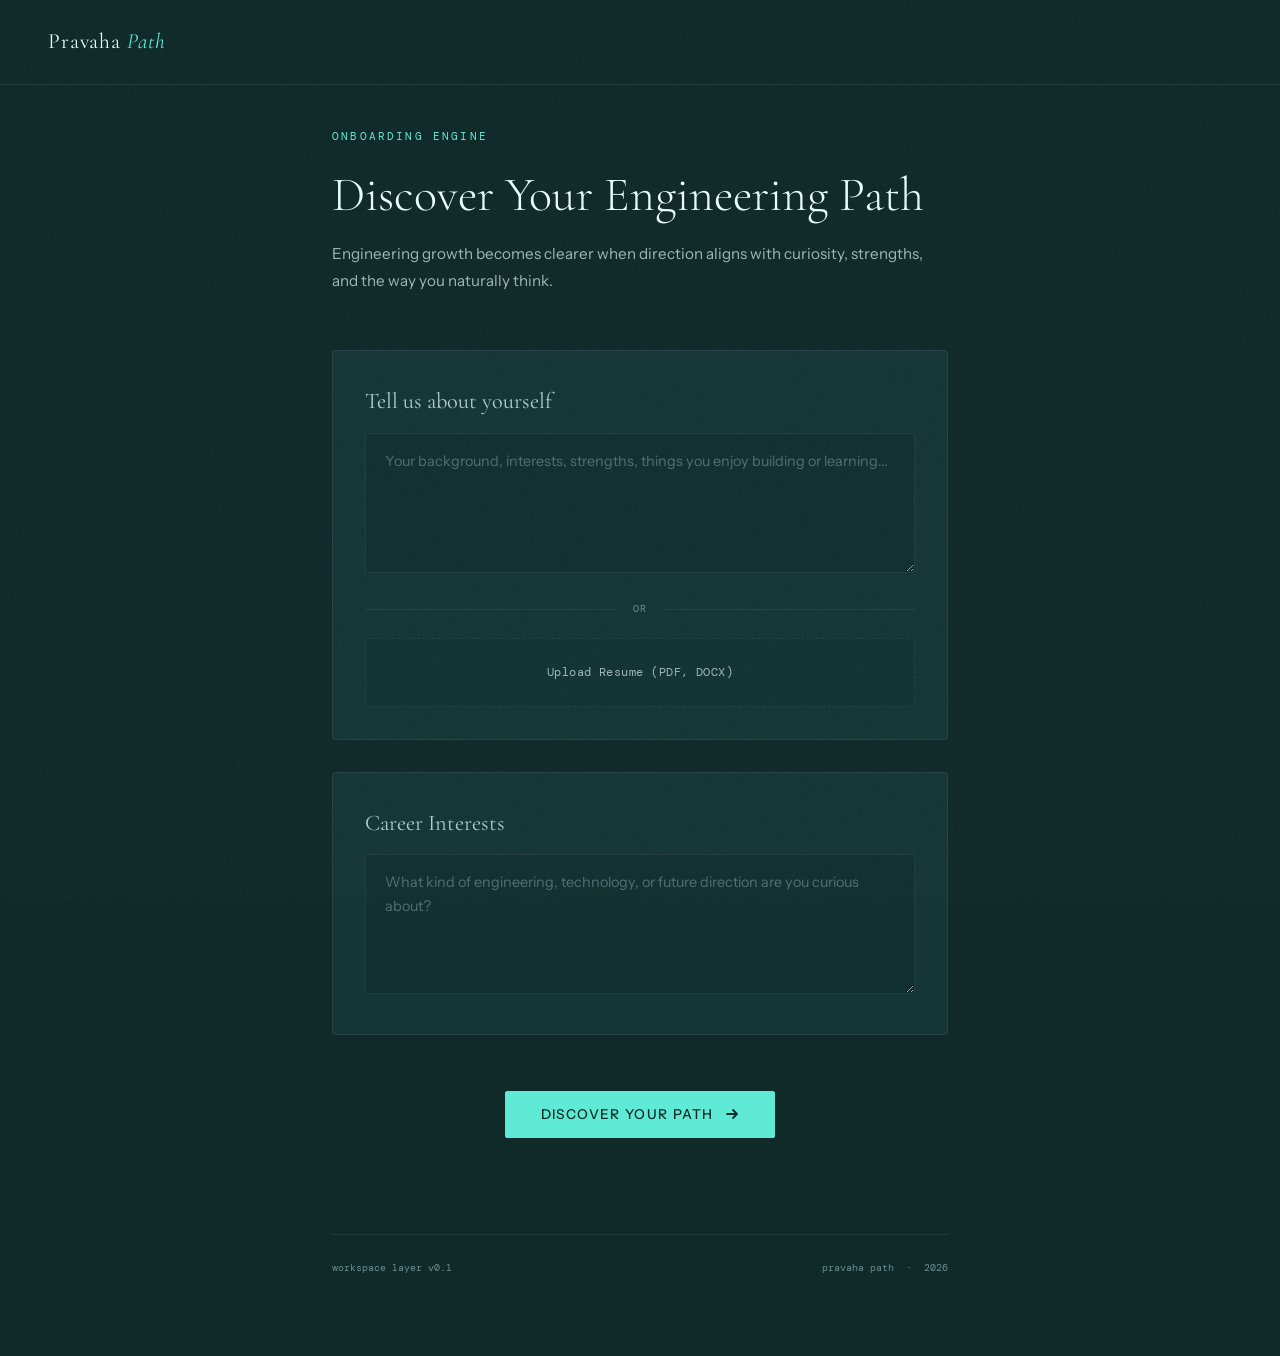
==== discover.html @ e664b571 "Added product" ====
<!DOCTYPE html>
<html lang="en">
<head>
  <meta charset="UTF-8" />
  <meta name="viewport" content="width=device-width, initial-scale=1.0" />
  <title>Discover Your Engineering Path — Pravaha Path</title>
  <link rel="preconnect" href="https://fonts.googleapis.com" />
  <link rel="preconnect" href="https://fonts.gstatic.com" crossorigin />
  <link href="https://fonts.googleapis.com/css2?family=Cormorant+Garamond:ital,wght@0,300;0,400;0,500;1,300;1,400&family=DM+Mono:ital,wght@0,300;0,400;1,300&family=Instrument+Sans:wght@300;400;500&display=swap" rel="stylesheet" />

  <style>
    *, *::before, *::after {
      box-sizing: border-box;
      margin: 0;
      padding: 0;
    }

    :root {
      --bg:        #102A2A;
      --surface:   #163636;
      --surface2:  #122f2f;
      --border:    rgba(148, 163, 184, 0.12);
      --accent:    #5EEAD4;
      --accent-dim:#3ecfb8;
      --muted:     #9FB7B9;
      --muted2:    #6B8C8E;
      --text:      #E6FFFA;
      --text-soft: #B2CECE;
      --glow:      rgba(94, 234, 212, 0.06);
    }

    body {
      font-family: 'Instrument Sans', sans-serif;
      background: var(--bg);
      color: var(--text);
      min-height: 100vh;
      overflow-x: hidden;
      line-height: 1.65;
    }

    /* ── Noise texture overlay ── */
    body::before {
      content: '';
      position: fixed;
      inset: 0;
      background-image: url("data:image/svg+xml,%3Csvg viewBox='0 0 256 256' xmlns='http://www.w3.org/2000/svg'%3E%3Cfilter id='n'%3E%3CfeTurbulence type='fractalNoise' baseFrequency='0.9' numOctaves='4' stitchTiles='stitch'/%3E%3C/filter%3E%3Crect width='100%25' height='100%25' filter='url(%23n)' opacity='0.035'/%3E%3C/svg%3E");
      pointer-events: none;
      z-index: 0;
      opacity: 0.6;
    }

    /* ── Navbar Profile Wrapper ── */
    nav {
      position: absolute;
      top: 0; left: 0; right: 0;
      display: flex;
      align-items: center;
      justify-content: space-between;
      padding: 1.5rem 3rem;
      border-bottom: 1px solid var(--border);
    }

    .nav-logo {
      font-family: 'Cormorant Garamond', serif;
      font-size: 1.35rem;
      font-weight: 400;
      letter-spacing: 0.04em;
      color: var(--text);
      text-decoration: none;
    }

    .nav-logo span {
      color: var(--accent);
      font-style: italic;
    }

    .workspace-container {
      max-width: 680px;
      margin: 0 auto;
      padding: 8rem 2rem 5rem;
    }

    .header-section {
      margin-bottom: 3.5rem;
    }

    .workspace-eyebrow {
      font-family: 'DM Mono', monospace;
      font-size: 0.68rem;
      letter-spacing: 0.2em;
      text-transform: uppercase;
      color: var(--accent);
      margin-bottom: 1.2rem;
    }

    .workspace-title {
      font-family: 'Cormorant Garamond', serif;
      font-size: clamp(2rem, 4.5vw, 3rem);
      font-weight: 300;
      line-height: 1.25;
      color: var(--text);
      margin-bottom: 1rem;
    }

    .workspace-desc {
      font-size: 0.95rem;
      color: var(--muted);
      font-weight: 300;
      line-height: 1.75;
    }

    /* ── Form Architecture ── */
    .form-group {
      background: var(--surface);
      border: 1px solid var(--border);
      border-radius: 4px;
      padding: 2rem;
      margin-bottom: 2rem;
      transition: border-color 0.3s ease, box-shadow 0.3s ease;
    }

    .form-group:focus-within {
      border-color: rgba(94, 234, 212, 0.25);
      box-shadow: 0 0 20px rgba(94, 234, 212, 0.02);
    }

    .form-label {
      font-family: 'Cormorant Garamond', serif;
      font-size: 1.4rem;
      font-weight: 400;
      color: var(--text-soft);
      margin-bottom: 0.8rem;
      display: block;
    }

    .form-textarea {
      width: 100%;
      min-height: 140px;
      background: rgba(16, 42, 42, 0.4);
      border: 1px solid var(--border);
      border-radius: 2px;
      color: var(--text);
      font-family: 'Instrument Sans', sans-serif;
      font-size: 0.9rem;
      font-weight: 300;
      padding: 1rem 1.2rem;
      resize: vertical;
      outline: none;
      line-height: 1.65;
      transition: border-color 0.2s ease;
    }

    .form-textarea:focus {
      border-color: rgba(94, 234, 212, 0.35);
    }

    .form-textarea::placeholder {
      color: var(--muted2);
      opacity: 0.7;
    }

    /* ── Modular Upload & Divider system ── */
    .divider-container {
      display: flex;
      align-items: center;
      justify-content: center;
      gap: 1rem;
      margin: 1.25rem 0;
    }

    .divider-line {
      flex: 1;
      height: 1px;
      background: var(--border);
    }

    .divider-text {
      font-family: 'DM Mono', monospace;
      font-size: 0.65rem;
      color: var(--muted2);
      text-transform: uppercase;
      letter-spacing: 0.1em;
    }

    .file-upload-zone {
      display: flex;
      flex-direction: column;
      align-items: center;
      justify-content: center;
      padding: 1.5rem;
      background: rgba(16, 42, 42, 0.2);
      border: 1px dashed var(--border);
      border-radius: 2px;
      cursor: pointer;
      transition: background 0.2s ease, border-color 0.2s ease;
    }

    .file-upload-zone:hover {
      background: rgba(94, 234, 212, 0.02);
      border-color: rgba(94, 234, 212, 0.25);
    }

    .upload-text {
      font-family: 'DM Mono', monospace;
      font-size: 0.72rem;
      color: var(--muted);
      letter-spacing: 0.04em;
    }

    .file-name-indicator {
      margin-top: 0.5rem;
      font-family: 'DM Mono', monospace;
      font-size: 0.68rem;
      color: var(--accent);
      display: none;
    }

    /* ── Action Buttons ── */
    .action-container {
      display: flex;
      justify-content: center;
      margin-top: 3.5rem;
    }

    .btn-submit {
      display: inline-flex;
      align-items: center;
      gap: 0.75rem;
      font-family: 'Instrument Sans', sans-serif;
      font-size: 0.85rem;
      font-weight: 500;
      letter-spacing: 0.1em;
      text-transform: uppercase;
      color: var(--bg);
      background: var(--accent);
      border: 1px solid var(--accent);
      padding: 0.9rem 2.2rem;
      border-radius: 2px;
      cursor: pointer;
      transition: all 0.25s ease;
    }

    .btn-submit:hover {
      background: transparent;
      color: var(--text);
      border-color: rgba(94, 234, 212, 0.5);
      box-shadow: 0 0 30px rgba(94, 234, 212, 0.1);
    }

    .btn-submit svg {
      transition: transform 0.25s ease;
    }

    .btn-submit:hover svg {
      transform: translateX(4px);
    }

    /* ── Footer ── */
    .footer-minimal {
      margin-top: 6rem;
      border-top: 1px solid var(--border);
      padding-top: 1.5rem;
      display: flex;
      justify-content: space-between;
      font-family: 'DM Mono', monospace;
      font-size: 0.65rem;
      color: var(--muted2);
    }

    @media(max-width: 700px) {
      nav { padding: 1.5rem; }
      .workspace-container { padding-top: 7rem; }
      .form-group { padding: 1.25rem; }
    }
  </style>
</head>
<body>

  <nav>
    <a class="nav-logo" href="index.html">
      Pravaha <span>Path</span>
    </a>
  </nav>

  <main class="workspace-container">
    
    <header class="header-section">
      <div class="workspace-eyebrow">Onboarding Engine</div>
      <h1 class="workspace-title">Discover Your Engineering Path</h1>
      <p class="workspace-desc">Engineering growth becomes clearer when direction aligns with curiosity, strengths, and the way you naturally think.</p>
    </header>

    <form id="onboardingForm" onsubmit="handleWorkflow(event)">
      
      <section class="form-group">
        <label class="form-label" for="aboutInput">Tell us about yourself</label>
        <textarea 
          id="aboutInput" 
          class="form-textarea" 
          placeholder="Your background, interests, strengths, things you enjoy building or learning..."
        ></textarea>
        
        <div class="divider-container">
          <div class="divider-line"></div>
          <span class="divider-text">or</span>
          <div class="divider-line"></div>
        </div>

        <label class="file-upload-zone" for="resumeUpload">
          <span class="upload-text">Upload Resume (PDF, DOCX)</span>
          <input type="file" id="resumeUpload" accept=".pdf,.docx" style="display: none;" onchange="updateFileName(this)" />
          <div id="fileName" class="file-name-indicator"></div>
        </label>
      </section>

      <section class="form-group">
        <label class="form-label" for="interestsInput">Career Interests</label>
        <textarea 
          id="interestsInput" 
          class="form-textarea" 
          placeholder="What kind of engineering, technology, or future direction are you curious about?"
        ></textarea>
      </section>

      <div class="action-container">
        <button type="submit" class="btn-submit">
          Discover Your Path
          <svg width="14" height="14" viewBox="0 0 14 14" fill="none">
            <path d="M2 7h10M8 3l4 4-4 4" stroke="currentColor" stroke-width="1.8" stroke-linecap="round" stroke-linejoin="round"/>
          </svg>
        </button>
      </div>

    </form>

    <footer class="footer-minimal">
      <span>workspace layer v0.1</span>
      <span>pravaha path &nbsp;·&nbsp; 2026</span>
    </footer>

  </main>

  <script>
    // Visual micro-feedback for chosen resume document file
    function updateFileName(input) {
      const display = document.getElementById('fileName');
      if (input.files && input.files.length > 0) {
        display.textContent = "Attached: " + input.files.name;
        display.style.display = "block";
      } else {
        display.style.display = "none";
      }
    }

    // Capture onboarding data before hitting API vectors later
    function handleWorkflow(e) {
      e.preventDefault();
      
      const about = document.getElementById('aboutInput').value.trim();
      const interests = document.getElementById('interestsInput').value.trim();
      const fileInput = document.getElementById('resumeUpload');

      if (!about && !interests && (!fileInput.files || fileInput.files.length === 0)) {
        alert("Please map out some initial background details or interests to generate a direction.");
        return;
      }

      // UX prompt indicating structural validity for future phase expansion
      alert("System initialized. The frontend profile layer is valid. Next phase will hook this up to the pathfinder core matrix.");
    }
  </script>

</body>
</html>
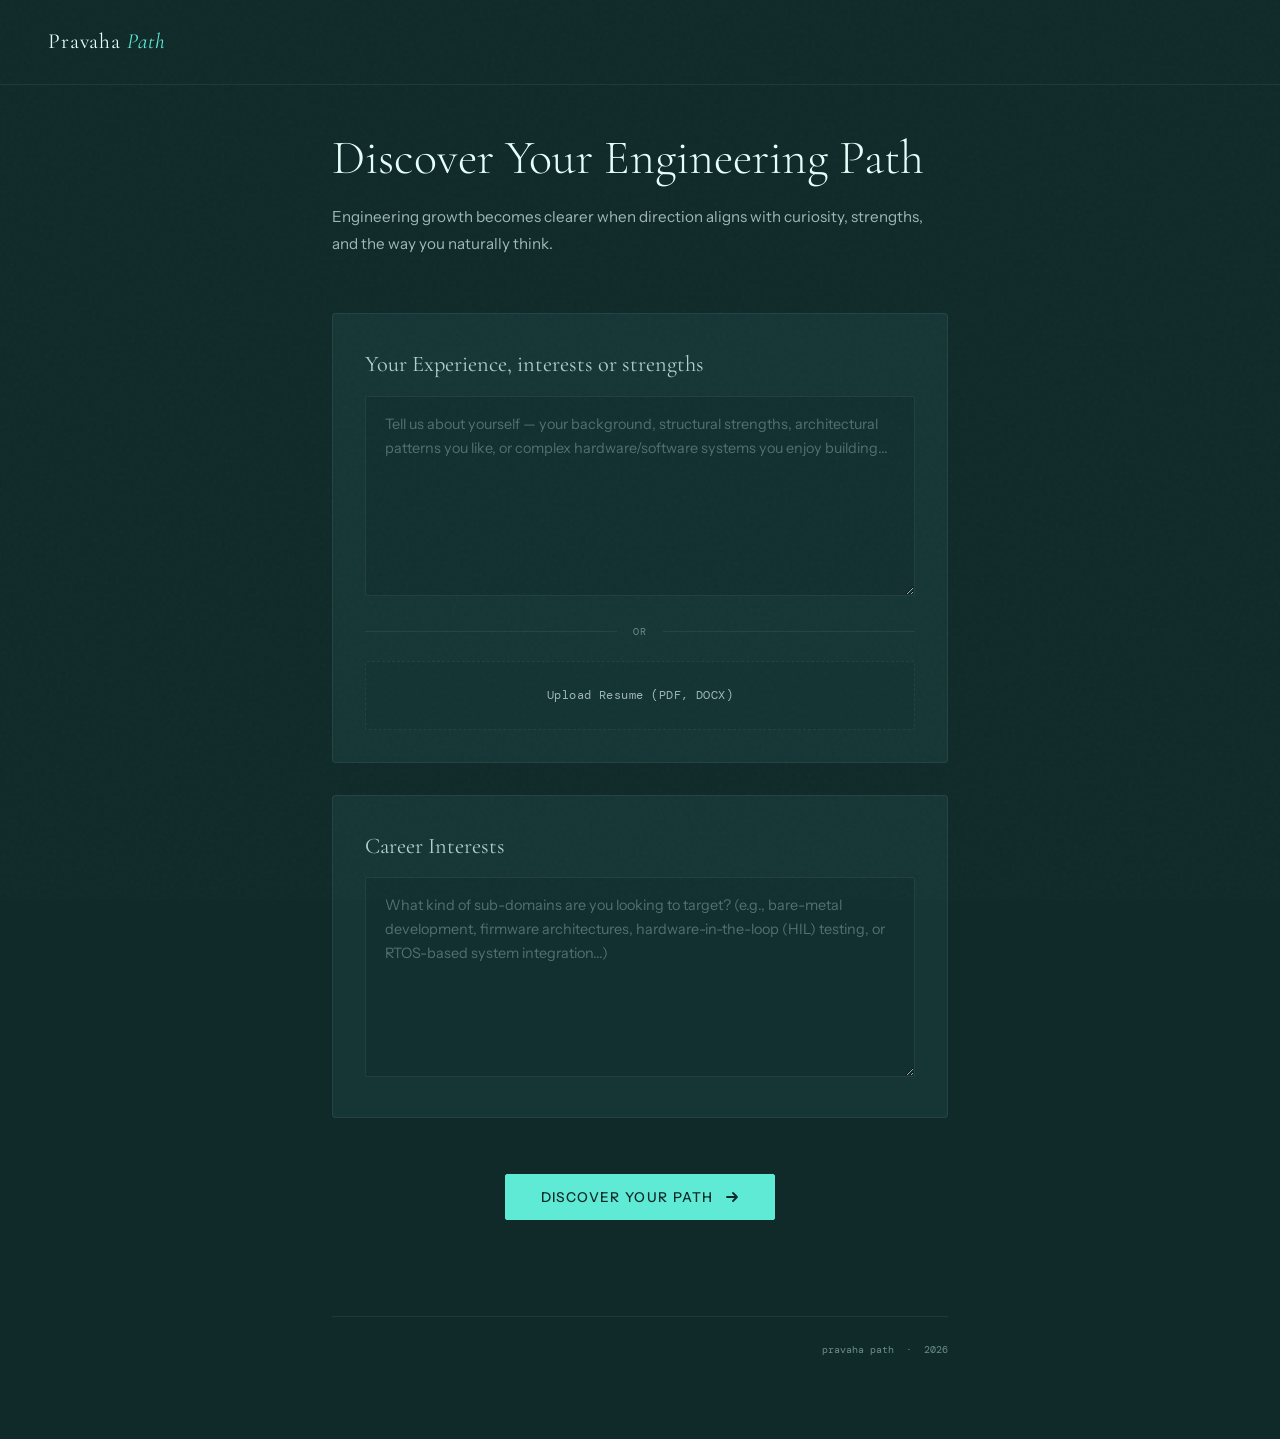
==== commit 26f40db9: "Added product" ====
--- a/discover.html
+++ b/discover.html
@@ -6,7 +6,7 @@
   <title>Discover Your Engineering Path — Pravaha Path</title>
   <link rel="preconnect" href="https://fonts.googleapis.com" />
   <link rel="preconnect" href="https://fonts.gstatic.com" crossorigin />
-  <link href="https://fonts.googleapis.com/css2?family=Cormorant+Garamond:ital,wght@0,300;0,400;0,500;1,300;1,400&family=DM+Mono:ital,wght@0,300;0,400;1,300&family=Instrument+Sans:wght@300;400;500&display=swap" rel="stylesheet" />
+  <link href="https://fonts.googleapis.com/css2?family=Cormorant+Garamond:ital,wght=0,300;0,400;0,500;1,300;1,400&family=DM+Mono:ital,wght=0,300;0,400;1,300&family=Instrument+Sans:wght=300;400;500&display=swap" rel="stylesheet" />
 
   <style>
     *, *::before, *::after {
@@ -49,7 +49,7 @@
       opacity: 0.6;
     }
 
-    /* ── Navbar Profile Wrapper ── */
+    /* ── Navbar ── */
     nav {
       position: absolute;
       top: 0; left: 0; right: 0;
@@ -84,15 +84,6 @@
       margin-bottom: 3.5rem;
     }
 
-    .workspace-eyebrow {
-      font-family: 'DM Mono', monospace;
-      font-size: 0.68rem;
-      letter-spacing: 0.2em;
-      text-transform: uppercase;
-      color: var(--accent);
-      margin-bottom: 1.2rem;
-    }
-
     .workspace-title {
       font-family: 'Cormorant Garamond', serif;
       font-size: clamp(2rem, 4.5vw, 3rem);
@@ -109,7 +100,7 @@
       line-height: 1.75;
     }
 
-    /* ── Form Architecture ── */
+    /* ── Form Layout ── */
     .form-group {
       background: var(--surface);
       border: 1px solid var(--border);
@@ -135,7 +126,7 @@
 
     .form-textarea {
       width: 100%;
-      min-height: 140px;
+      min-height: 200px; /* MODIFIED: Box size increased from 140px */
       background: rgba(16, 42, 42, 0.4);
       border: 1px solid var(--border);
       border-radius: 2px;
@@ -159,7 +150,7 @@
       opacity: 0.7;
     }
 
-    /* ── Modular Upload & Divider system ── */
+    /* Divider & Upload elements */
     .divider-container {
       display: flex;
       align-items: center;
@@ -215,7 +206,7 @@
       display: none;
     }
 
-    /* ── Action Buttons ── */
+    /* Submit Actions */
     .action-container {
       display: flex;
       justify-content: center;
@@ -247,21 +238,15 @@
       box-shadow: 0 0 30px rgba(94, 234, 212, 0.1);
     }
 
-    .btn-submit svg {
-      transition: transform 0.25s ease;
-    }
-
-    .btn-submit:hover svg {
-      transform: translateX(4px);
-    }
-
-    /* ── Footer ── */
+    .btn-submit svg { transition: transform 0.25s ease; }
+    .btn-submit:hover svg { transform: translateX(4px); }
+
     .footer-minimal {
       margin-top: 6rem;
       border-top: 1px solid var(--border);
       padding-top: 1.5rem;
       display: flex;
-      justify-content: space-between;
+      justify-content: flex-end; /* MODIFIED: Pushes text completely to right */
       font-family: 'DM Mono', monospace;
       font-size: 0.65rem;
       color: var(--muted2);
@@ -285,7 +270,6 @@
   <main class="workspace-container">
     
     <header class="header-section">
-      <div class="workspace-eyebrow">Onboarding Engine</div>
       <h1 class="workspace-title">Discover Your Engineering Path</h1>
       <p class="workspace-desc">Engineering growth becomes clearer when direction aligns with curiosity, strengths, and the way you naturally think.</p>
     </header>
@@ -293,11 +277,11 @@
     <form id="onboardingForm" onsubmit="handleWorkflow(event)">
       
       <section class="form-group">
-        <label class="form-label" for="aboutInput">Tell us about yourself</label>
+        <label class="form-label" for="aboutInput">Your Experience, interests or strengths</label>
         <textarea 
           id="aboutInput" 
           class="form-textarea" 
-          placeholder="Your background, interests, strengths, things you enjoy building or learning..."
+          placeholder="Tell us about yourself — your background, structural strengths, architectural patterns you like, or complex hardware/software systems you enjoy building..."
         ></textarea>
         
         <div class="divider-container">
@@ -318,7 +302,7 @@
         <textarea 
           id="interestsInput" 
           class="form-textarea" 
-          placeholder="What kind of engineering, technology, or future direction are you curious about?"
+          placeholder="What kind of sub-domains are you looking to target? (e.g., bare-metal development, firmware architectures, hardware-in-the-loop (HIL) testing, or RTOS-based system integration...)"
         ></textarea>
       </section>
 
@@ -334,25 +318,38 @@
     </form>
 
     <footer class="footer-minimal">
-      <span>workspace layer v0.1</span>
       <span>pravaha path &nbsp;·&nbsp; 2026</span>
     </footer>
 
   </main>
 
   <script>
-    // Visual micro-feedback for chosen resume document file
-    function updateFileName(input) {
+    // Handles validation and outputs structural feedback names securely
+    function updateFileName(element) {
       const display = document.getElementById('fileName');
-      if (input.files && input.files.length > 0) {
-        display.textContent = "Attached: " + input.files.name;
+      
+      if (element.files && element.files.length > 0) {
+        const file = element.files;
+        const fileName = file.name;
+        const fileExtension = fileName.split('.').pop().toLowerCase();
+        
+        // Strict frontend protection validation logic
+        if (fileExtension !== 'pdf' && fileExtension !== 'docx') {
+          alert("The required file should be in PDF or DOCX format.");
+          element.value = ''; // Flush data out of element context
+          display.style.display = "none";
+          return;
+        }
+
+        // Fixed scoping bug by mapping directly to file metadata string properties
+        display.textContent = "Attached: " + fileName;
         display.style.display = "block";
       } else {
         display.style.display = "none";
       }
     }
 
-    // Capture onboarding data before hitting API vectors later
+    // Pipeline process testing mock wrapper
     function handleWorkflow(e) {
       e.preventDefault();
       
@@ -361,12 +358,11 @@
       const fileInput = document.getElementById('resumeUpload');
 
       if (!about && !interests && (!fileInput.files || fileInput.files.length === 0)) {
-        alert("Please map out some initial background details or interests to generate a direction.");
+        alert("Please provide context regarding your background or targeted sub-domains to proceed.");
         return;
       }
 
-      // UX prompt indicating structural validity for future phase expansion
-      alert("System initialized. The frontend profile layer is valid. Next phase will hook this up to the pathfinder core matrix.");
+      alert("Trajectory parsing complete. Data validated on frontend. Ready to plug into context classification engines.");
     }
   </script>
 
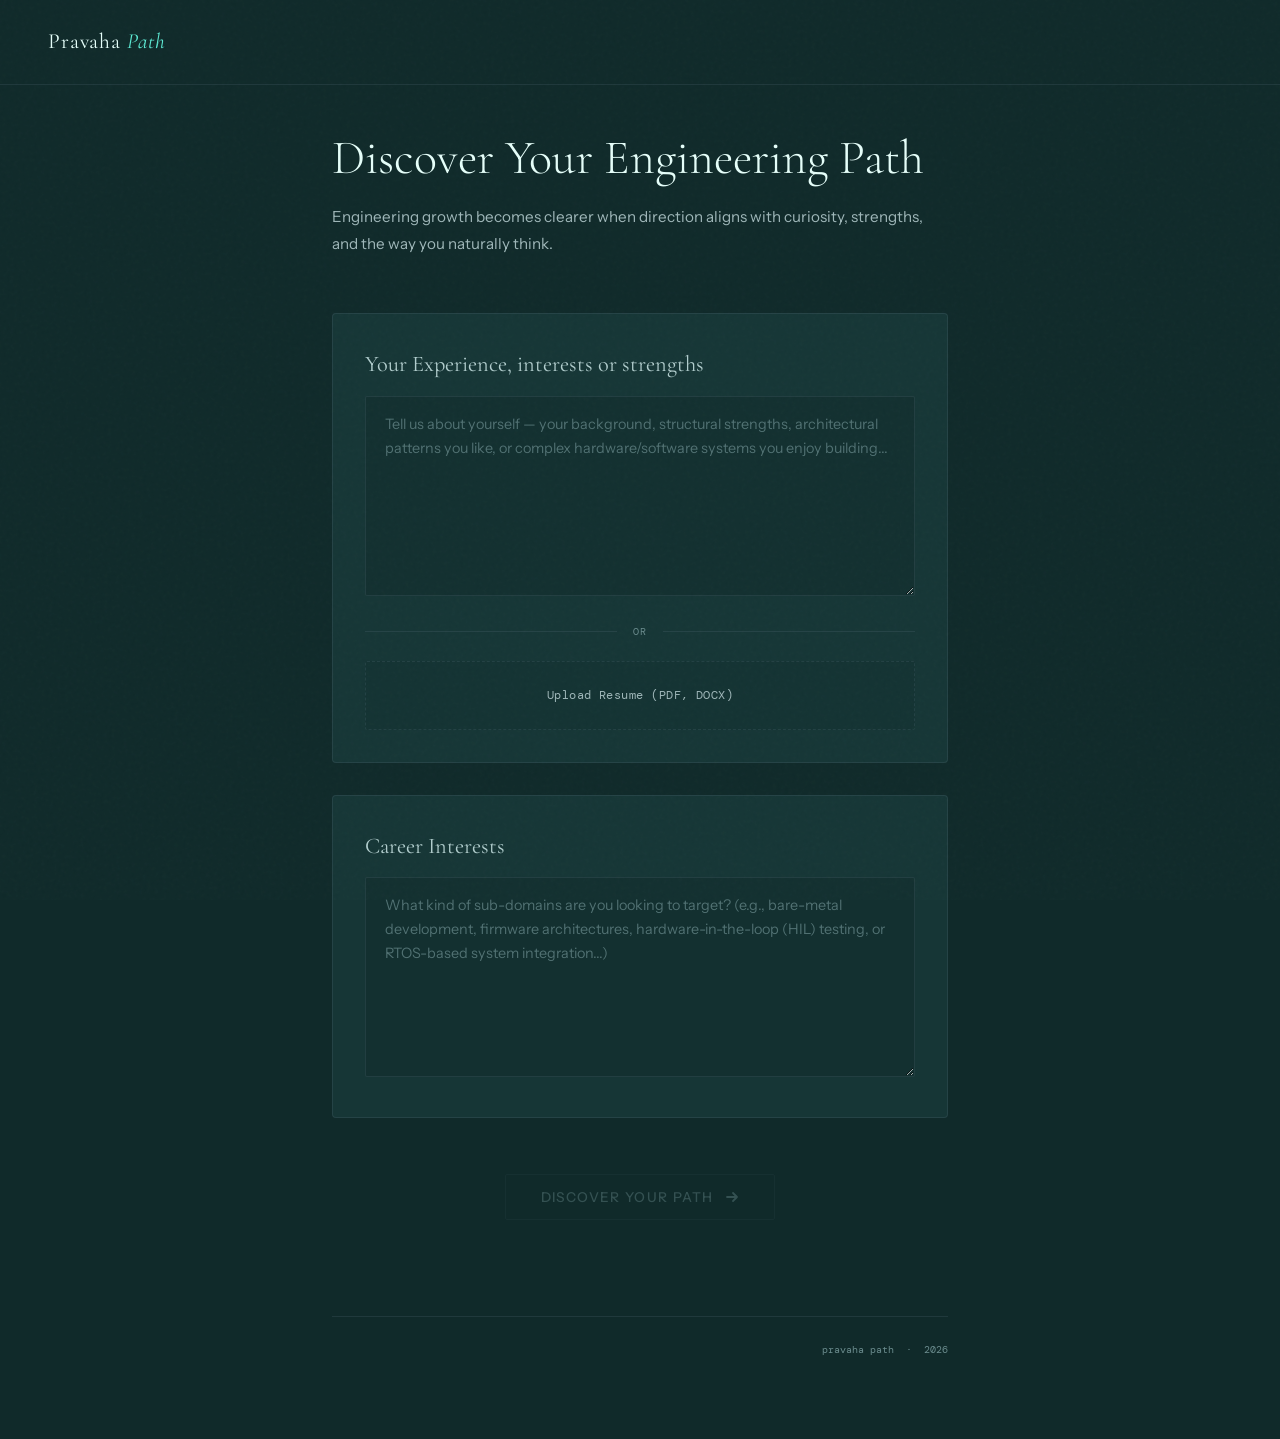
==== commit ed15af66: "Added product" ====
--- a/discover.html
+++ b/discover.html
@@ -6,7 +6,7 @@
   <title>Discover Your Engineering Path — Pravaha Path</title>
   <link rel="preconnect" href="https://fonts.googleapis.com" />
   <link rel="preconnect" href="https://fonts.gstatic.com" crossorigin />
-  <link href="https://fonts.googleapis.com/css2?family=Cormorant+Garamond:ital,wght=0,300;0,400;0,500;1,300;1,400&family=DM+Mono:ital,wght=0,300;0,400;1,300&family=Instrument+Sans:wght=300;400;500&display=swap" rel="stylesheet" />
+  <link href="https://fonts.googleapis.com/css2?family=Cormorant+Garamond:ital,wght=0,300;0,400;0,500;1,300;1,400&family=DM+Mono:ital,wght=0,300;0,400;1,300&family=Instrument+Sans:wght@300;400;500&display=swap" rel="stylesheet" />
 
   <style>
     *, *::before, *::after {
@@ -126,7 +126,7 @@
 
     .form-textarea {
       width: 100%;
-      min-height: 200px; /* MODIFIED: Box size increased from 140px */
+      min-height: 200px;
       background: rgba(16, 42, 42, 0.4);
       border: 1px solid var(--border);
       border-radius: 2px;
@@ -150,7 +150,7 @@
       opacity: 0.7;
     }
 
-    /* Divider & Upload elements */
+    /* Divider & Upload Elements */
     .divider-container {
       display: flex;
       align-items: center;
@@ -196,14 +196,17 @@
       font-size: 0.72rem;
       color: var(--muted);
       letter-spacing: 0.04em;
+      pointer-events: none; /* Stops sub-labels from stealing underlying pointer events */
     }
 
     .file-name-indicator {
-      margin-top: 0.5rem;
+      margin-top: 0.8rem;
       font-family: 'DM Mono', monospace;
-      font-size: 0.68rem;
+      font-size: 0.72rem;
       color: var(--accent);
       display: none;
+      letter-spacing: 0.02em;
+      text-align: center;
     }
 
     /* Submit Actions */
@@ -231,22 +234,31 @@
       transition: all 0.25s ease;
     }
 
-    .btn-submit:hover {
+    .btn-submit:hover:not(:disabled) {
       background: transparent;
       color: var(--text);
       border-color: rgba(94, 234, 212, 0.5);
       box-shadow: 0 0 30px rgba(94, 234, 212, 0.1);
     }
 
+    /* Disabled Architecture Styles Override */
+    .btn-submit:disabled {
+      background: transparent;
+      border-color: var(--border);
+      color: var(--muted2);
+      cursor: not-allowed;
+      opacity: 0.4;
+    }
+
     .btn-submit svg { transition: transform 0.25s ease; }
-    .btn-submit:hover svg { transform: translateX(4px); }
+    .btn-submit:hover:not(:disabled) svg { transform: translateX(4px); }
 
     .footer-minimal {
       margin-top: 6rem;
       border-top: 1px solid var(--border);
       padding-top: 1.5rem;
       display: flex;
-      justify-content: flex-end; /* MODIFIED: Pushes text completely to right */
+      justify-content: flex-end;
       font-family: 'DM Mono', monospace;
       font-size: 0.65rem;
       color: var(--muted2);
@@ -282,6 +294,7 @@
           id="aboutInput" 
           class="form-textarea" 
           placeholder="Tell us about yourself — your background, structural strengths, architectural patterns you like, or complex hardware/software systems you enjoy building..."
+          oninput="evaluateFormState()"
         ></textarea>
         
         <div class="divider-container">
@@ -292,9 +305,9 @@
 
         <label class="file-upload-zone" for="resumeUpload">
           <span class="upload-text">Upload Resume (PDF, DOCX)</span>
-          <input type="file" id="resumeUpload" accept=".pdf,.docx" style="display: none;" onchange="updateFileName(this)" />
-          <div id="fileName" class="file-name-indicator"></div>
         </label>
+        <input type="file" id="resumeUpload" accept=".pdf,.docx" style="display: none;" onchange="updateFileName(this)" />
+        <div id="fileName" class="file-name-indicator"></div>
       </section>
 
       <section class="form-group">
@@ -303,11 +316,12 @@
           id="interestsInput" 
           class="form-textarea" 
           placeholder="What kind of sub-domains are you looking to target? (e.g., bare-metal development, firmware architectures, hardware-in-the-loop (HIL) testing, or RTOS-based system integration...)"
+          oninput="evaluateFormState()"
         ></textarea>
       </section>
 
       <div class="action-container">
-        <button type="submit" class="btn-submit">
+        <button type="submit" id="submitBtn" class="btn-submit" disabled>
           Discover Your Path
           <svg width="14" height="14" viewBox="0 0 14 14" fill="none">
             <path d="M2 7h10M8 3l4 4-4 4" stroke="currentColor" stroke-width="1.8" stroke-linecap="round" stroke-linejoin="round"/>
@@ -324,7 +338,25 @@
   </main>
 
   <script>
-    // Handles validation and outputs structural feedback names securely
+    // System evaluation checking state metrics across form controllers
+    function evaluateFormState() {
+      const aboutValue = document.getElementById('aboutInput').value.trim();
+      const interestsValue = document.getElementById('interestsInput').value.trim();
+      const fileInput = document.getElementById('resumeUpload');
+      const submitBtn = document.getElementById('submitBtn');
+
+      const hasTextContent = aboutValue.length > 0 || interestsValue.length > 0;
+      const hasValidFile = fileInput.files && fileInput.files.length > 0;
+
+      // Button unlocks dynamically if any segment contains valid entry data
+      if (hasTextContent || hasValidFile) {
+        submitBtn.removeAttribute('disabled');
+      } else {
+        submitBtn.setAttribute('disabled', 'true');
+      }
+    }
+
+    // Handles document layout change and outputs file state text cleanly
     function updateFileName(element) {
       const display = document.getElementById('fileName');
       
@@ -333,36 +365,39 @@
         const fileName = file.name;
         const fileExtension = fileName.split('.').pop().toLowerCase();
         
-        // Strict frontend protection validation logic
+        // Custom warning message format validation handler
         if (fileExtension !== 'pdf' && fileExtension !== 'docx') {
-          alert("The required file should be in PDF or DOCX format.");
-          element.value = ''; // Flush data out of element context
+          alert("The file format is only pdf or docx.");
+          element.value = ''; // Clean input buffer references
           display.style.display = "none";
+          evaluateFormState(); // Recalculate button properties
           return;
         }
 
-        // Fixed scoping bug by mapping directly to file metadata string properties
+        // Output matching strings cleanly
         display.textContent = "Attached: " + fileName;
         display.style.display = "block";
       } else {
         display.style.display = "none";
       }
-    }
-
-    // Pipeline process testing mock wrapper
+
+      evaluateFormState();
+    }
+
+    // Modal progress execution workflow pipeline handler
     function handleWorkflow(e) {
       e.preventDefault();
       
-      const about = document.getElementById('aboutInput').value.trim();
-      const interests = document.getElementById('interestsInput').value.trim();
-      const fileInput = document.getElementById('resumeUpload');
-
-      if (!about && !interests && (!fileInput.files || fileInput.files.length === 0)) {
-        alert("Please provide context regarding your background or targeted sub-domains to proceed.");
-        return;
-      }
-
-      alert("Trajectory parsing complete. Data validated on frontend. Ready to plug into context classification engines.");
+      const submitBtn = document.getElementById('submitBtn');
+      
+      // Visual interface change indicating loading progress execution states
+      submitBtn.setAttribute('disabled', 'true');
+      submitBtn.innerHTML = `In Progress... <svg width="14" height="14" viewBox="0 0 14 14" fill="none" style="animation: spin 1s linear infinite;"><path d="M2 7a5 5 0 0 1 5-5" stroke="currentColor" stroke-width="1.8" stroke-linecap="round"/></svg>`;
+
+      // Generate context-window layout popup notice alert
+      setTimeout(() => {
+        alert("In Progress");
+      }, 50);
     }
   </script>
 
